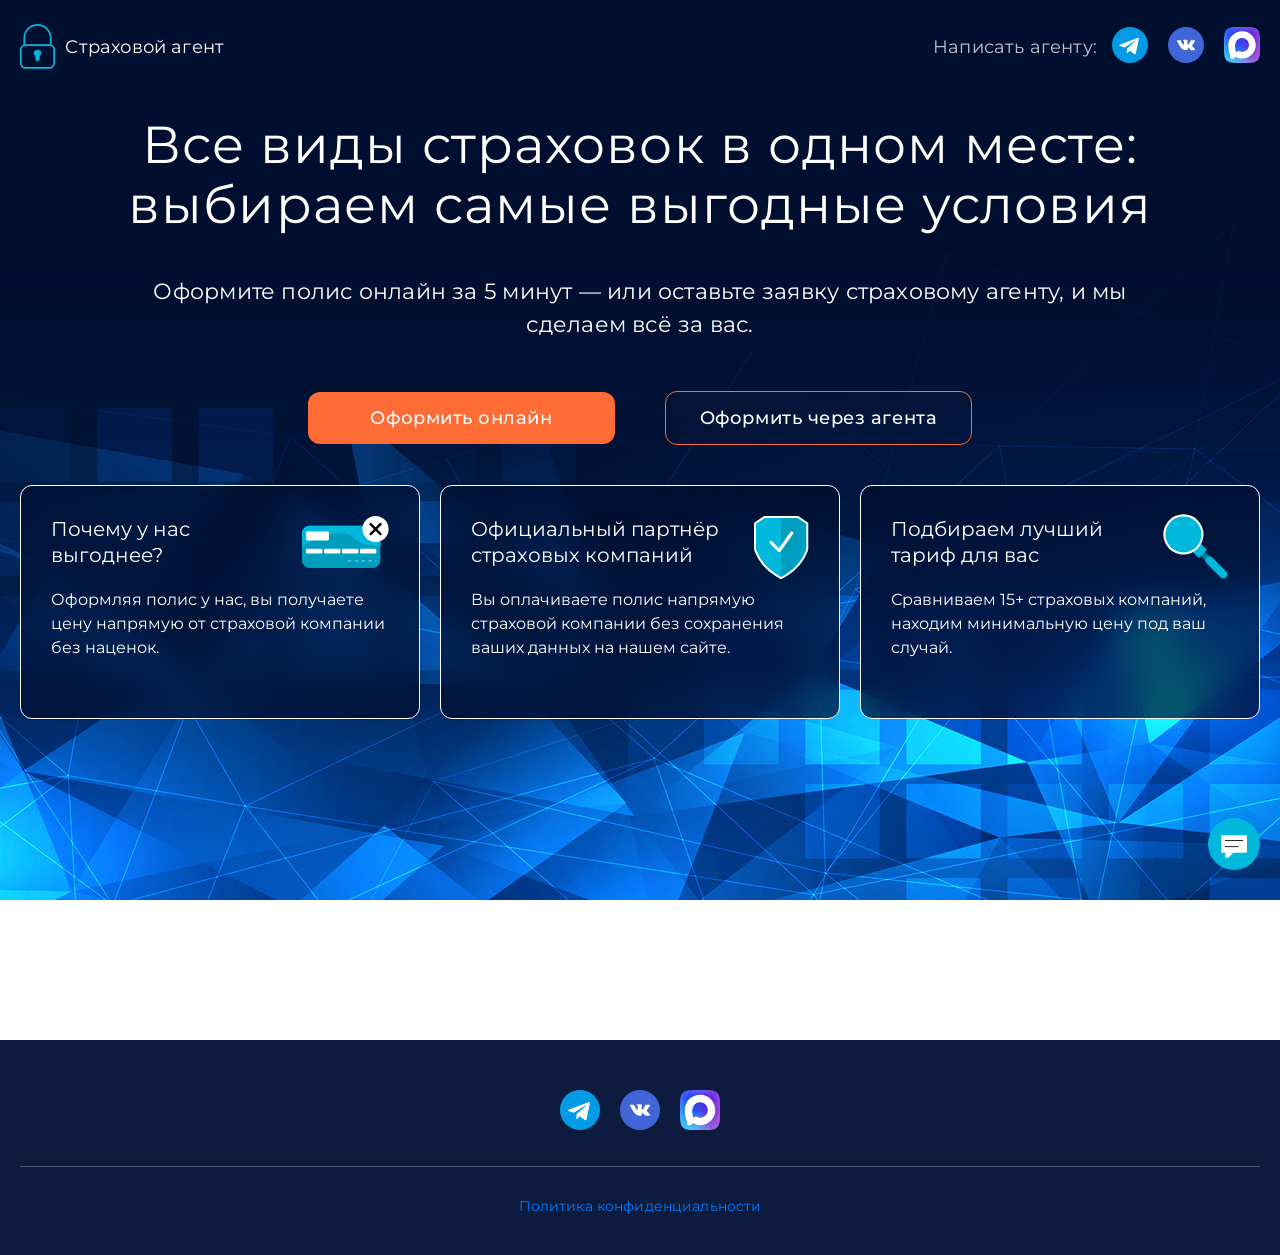
==== index.html @ ddba8fef "Add files via upload" ====
<!DOCTYPE html>
<html lang="ru">
<head>
  <meta charset="UTF-8">
  <meta name="viewport" content="width=device-width, initial-scale=1.0">
  <title>Страховой агент</title>
  <link rel="stylesheet" href="style.css">
  <link href="https://fonts.googleapis.com/css2?family=Montserrat:wght@400;500;600;700&display=swap" rel="stylesheet">
<!-- Фавиконы -->
<link rel="icon" type="image/x-icon" href="/favicon.ico">
<link rel="icon" type="image/svg+xml" href="/favicon_svg.svg">
<link rel="icon" type="image/png" sizes="192x192" href="/android-chrome-192x192.png">
<link rel="apple-touch-icon" sizes="180x180" href="/apple-touch-icon.png">

<!-- SEO -->
<meta name="description" content="Застрахуйте ипотеку выгодно — до 50% дешевле, чем предлагает банк. Бесплатный подбор полиса через страхового агента за 5 минут.">

<!-- Open Graph -->
<meta property="og:type" content="website">
<meta property="og:url" content="https://polisipoteka.ru/">
<meta property="og:title" content="Страховой агент — страхование до 50% дешевле">
<meta property="og:description" content="Застрахуйте ипотеку выгодно. Бесплатный подбор полиса через страхового агента — оформление за 5 минут.">
<meta property="og:image" content="https://polisipoteka.ru/og-image.png">
<meta property="og:image:width" content="1200">
<meta property="og:image:height" content="630">
<meta property="og:locale" content="ru_RU">
<meta property="og:site_name" content="polisipoteka.ru">

<!-- Telegram / Twitter -->
<meta name="twitter:card" content="summary_large_image">
<meta name="twitter:title" content="Страховой агент — страхование до 50% дешевле">
<meta name="twitter:description" content="Застрахуйте ипотеку выгодно. Бесплатный подбор полиса через страхового агента.">
<meta name="twitter:image" content="https://polisipoteka.ru/og-image.png">
  
  <!-- Yandex.Metrika counter -->
  <script type="text/javascript">
      (function(m,e,t,r,i,k,a){
          m[i]=m[i]||function(){(m[i].a=m[i].a||[]).push(arguments)};
          m[i].l=1*new Date();
          for (var j = 0; j < document.scripts.length; j++) {if (document.scripts[j].src === r) { return; }}
          k=e.createElement(t),a=e.getElementsByTagName(t)[0],k.async=1,k.src=r,a.parentNode.insertBefore(k,a)
      })(window, document,'script','https://mc.yandex.ru/metrika/tag.js?id=107139628', 'ym');

      ym(107139628, 'init', {ssr:true, webvisor:true, clickmap:true, ecommerce:"dataLayer", referrer: document.referrer, url: location.href, accurateTrackBounce:true, trackLinks:true});
  </script>
  <noscript><div><img src="https://mc.yandex.ru/watch/107139628" style="position:absolute; left:-9999px;" alt="" /></div></noscript>
  <!-- /Yandex.Metrika counter -->
</head>
<body>

  <!-- ГЛАВНЫЙ ЭКРАН -->
  <section class="hero">

    <header class="header">
      <div class="container">
        <div class="header__logo">
          <img src="Photo/logo.svg" alt="Логотип" class="header__logo-img">
          <span class="header__logo-text">Страховой агент</span>
        </div>
        <div class="header__socials">
          <span class="header__socials-label">Написать агенту:</span>
          <div class="header__socials-icons">
            <a href="https://t.me/MK110823" target="_blank"><img src="Photo/tg.svg" alt="Telegram"></a>
            <a href="https://vk.com/id191222553" target="_blank"><img src="Photo/vk.svg" alt="ВКонтакте"></a>
            <a href="https://max.ru/u/f9LHodD0cOJerK0iHZBy7Q2KNw82U9mB5UShgKXVx-h-RlGoqxGjsyQOY3A" target="_blank"><img src="Photo/max.svg" alt="Max"></a>
          </div>
        </div>
      </div>
    </header>

    <div class="hero__content">
      <div class="container">
        <h1 class="hero__title">
          Все виды страховок в одном месте:<br>
          выбираем самые выгодные условия
        </h1>
        <p class="hero__subtitle">
          Оформите полис онлайн за 5 минут — или оставьте заявку страховому агенту, и мы<br class="br-main"> сделаем всё за вас.
        </p>
        <div class="hero__buttons">
          <button class="btn btn--primary">Оформить онлайн</button>
          <button class="btn btn--outline">Оформить через агента</button>
        </div>
        <div class="hero__cards">
          <div class="card">
            <div class="card__header">
              <h3 class="card__title">Почему у нас<br> выгоднее?</h3>
              <img src="Photo/icon1.svg" alt="Иконка" class="card__icon">
            </div>
            <p class="card__text">Оформляя полис у нас, вы получаете цену напрямую от страховой компании без наценок.</p>
          </div>
          <div class="card">
            <div class="card__header">
              <h3 class="card__title">Официальный партнёр<br> страховых компаний</h3>
              <img src="Photo/icon2.svg" alt="Иконка" class="card__icon">
            </div>
            <p class="card__text">Вы оплачиваете полис напрямую страховой компании без сохранения ваших данных на нашем сайте.</p>
          </div>
          <div class="card">
            <div class="card__header">
              <h3 class="card__title">Подбираем лучший<br> тариф для вас</h3>
              <img src="Photo/icon3.svg" alt="Иконка" class="card__icon" style="top: 20px;">
            </div>
            <p class="card__text">Сравниваем 15+ страховых компаний, находим минимальную цену под ваш случай.</p>
          </div>
        </div>
      </div>
    </div>

  </section>

  <!-- ВИДЖЕТ INSSMART -->
  <section class="widget-section" id="widget">
    <div class="container">
<script 
    type="text/javascript"    
    src="https://widgets.inssmart.ru/widgets/b2c-frame.loader.js"
    data-id="inssmart-b2c"
    data-origin="https://widgets.inssmart.ru"
    data-product="/mortgage"
    data-token="d5c118be-192c-583a-8a4c-d21ee582bd13"
    data-secret="272913e0-a4fb-5f32-92d4-a48e42480e55"
    >
</script>
    </div>
  </section>

  <!-- ФУТЕР -->
<footer class="footer">
  <div class="container">
    <div class="footer__socials">
      <a href="https://t.me/MK110823" target="_blank"><img src="Photo/tg.svg" alt="Telegram"></a>
      <a href="https://vk.com/id191222553" target="_blank"><img src="Photo/vk.svg" alt="ВКонтакте"></a>
      <a href="https://max.ru/u/f9LHodD0cOJerK0iHZBy7Q2KNw82U9mB5UShgKXVx-h-RlGoqxGjsyQOY3A" target="_blank"><img src="Photo/max.svg" alt="Max"></a>
    </div>
    <div class="footer__divider"></div>
    <a href="/privacypolicy" class="footer__policy" target="_blank">Политика конфиденциальности</a>
  </div>
</footer>


<!-- ПОПАП -->
<div class="popup-overlay" id="popupOverlay">
  <div class="popup">
    <button class="popup__close" id="popupClose">&#10005;</button>
    <p class="popup__title">Введите свой телефон и страховой агент с вами свяжется</p>
    <div class="popup__field">
      <input
        class="popup__input"
        id="phoneInput"
        type="tel"
        placeholder="+7 (___) ___-__-__"
        maxlength="18"
        autocomplete="off"
      />
      <span class="popup__error" id="phoneError">Проверьте правильность заполнения поля</span>
    </div>
        <label class="popup__checkbox-label">
      <input type="checkbox" class="popup__checkbox" id="popupConsent">
      <span class="popup__checkbox-box"></span>
      <span class="popup__checkbox-text">Я согласен на обработку персональных данных и принимаю условия <a href="/privacypolicy" target="_blank" class="popup__checkbox-link">Политики конфиденциальности</a></span>
    </label>
    <button class="popup__submit" id="popupSubmit">Отправить</button>
      <span class="popup__consent-error" id="consentError">Необходимо согласие с Политикой конфиденциальности</span>
  </div>

  </div>

  <!-- ПОПАП EXIT INTENT -->
<div class="popup-overlay" id="exitPopupOverlay">
  <div class="popup">
    <button class="popup__close" id="exitPopupClose">&#10005;</button>
    <p class="popup__title">Остался вопрос? Агент ответит за 15 минут</p>
    <div class="popup__field">
      <input class="popup__input" id="exitPhoneInput" type="tel" placeholder="+7 (___) ___-__-__" maxlength="18" autocomplete="off"/>
      <span class="popup__error" id="exitPhoneError">Проверьте правильность заполнения поля</span>
    </div>
    <label class="popup__checkbox-label">
      <input type="checkbox" class="popup__checkbox" id="exitPopupConsent">
      <span class="popup__checkbox-box"></span>
      <span class="popup__checkbox-text">Я согласен на обработку персональных данных и принимаю условия <a href="/privacypolicy" target="_blank" class="popup__checkbox-link">Политики конфиденциальности</a></span>
    </label>
    <button class="popup__submit" id="exitPopupSubmit">Отправить</button>
    <span class="popup__consent-error" id="exitConsentError">Необходимо согласие с Политикой конфиденциальности</span>
  </div>
</div>

<!-- ПЛАВАЮЩАЯ КНОПКА СВЯЗИ -->
<div class="contact-widget-wrapper">
  <div class="contact-widget" id="contactWidget">
    <div class="contact-panel" id="contactPanel">
      <p class="contact-panel__title">Напишите<br>нам</p>
      <a href="https://t.me/MK110823" target="_blank" class="contact-panel__link">
        <img src="Photo/tg.svg" alt="Telegram">
      </a>
      <a href="https://vk.com/id191222553" target="_blank" class="contact-panel__link">
        <img src="Photo/vk.svg" alt="ВКонтакте">
      </a>
      <a href="https://max.ru/u/f9LHodD0cOJerK0iHZBy7Q2KNw82U9mB5UShgKXVx-h-RlGoqxGjsyQOY3A" target="_blank" class="contact-panel__link">
        <img src="Photo/max.svg" alt="Max">
      </a>
      <p class="contact-panel__subtitle">Или<br>закажите<br>звонок</p>
      <button class="contact-panel__phone-btn" id="contactPhoneBtn">
        <img src="Photo/phone.svg" alt="Телефон">
      </button>
    </div>
    <button class="contact-widget__toggle" id="contactWidgetToggle">
      <img src="Photo/Right_icon.svg" alt="Связаться" id="contactWidgetIcon">
    </button>
  </div>
</div>

  <script src="script.js"></script>
</body>
</html>
---- style.css ----
* {
  margin: 0;
  padding: 0;
  box-sizing: border-box;
}

body {
  font-family: 'Montserrat', sans-serif;
  background-color: #FFFFFF;
}

.hero {
  width: 100%;
  min-height: 100vh;
  background-image: url('Photo/photo.png');
  background-size: cover;
  background-position: center;
  background-repeat: no-repeat;
  display: flex;
  flex-direction: column;
}

.container {
  width: 100%;
  max-width: 1377px;
  margin: 0 auto;
  padding: 0 20px;
}

/* ─── ШАПКА ─── */
.header {
  width: 100%;
  padding: 24px 0;
}

.header .container {
  display: flex;
  align-items: center;
  justify-content: space-between;
}

.header__logo {
  display: flex;
  align-items: center;
  gap: 10px;
}

.header__logo-img {
  height: 45px;
  width: auto;
}

.header__logo-text {
  font-size: 18px;
  font-weight: 400;
  letter-spacing: 0.01em;
  color: #ffffff;
}

.header__socials {
  display: flex;
  align-items: center;
  gap: 15px;
}

.header__socials-label {
  font-size: 18px;
  font-weight: 400;
  letter-spacing: 0.01em;
  color: rgba(255, 255, 255, 0.75);
  white-space: nowrap;
}

.header__socials-icons {
  display: flex;
  align-items: center;
  gap: 20px;
}

.header__socials-icons a img {
  height: 36px;
  width: 36px;
  transition: opacity 0.2s ease, transform 0.2s ease;
}

.header__socials-icons a:hover img {
  opacity: 0.85;
  transform: scale(1.2);
}

/* ─── КОНТЕНТ HERO ─── */
.hero__content {
  flex: 1;
  display: flex;
  align-items: flex-start;
  padding-top: 22px;
  padding-bottom: 40px;
}

.hero__content .container {
  display: flex;
  flex-direction: column;
  align-items: center;
}

.hero__title {
  font-size: 66px;
  font-weight: 400;
  letter-spacing: 0.02em;
  color: #ffffff;
  text-align: center;
  line-height: 1.15;
  width: 100%;
  white-space: nowrap;
}

.hero__subtitle {
  font-size: 28px;
  font-weight: 400;
  letter-spacing: 0.01em;
  color: #ffffff;
  text-align: center;
  line-height: 1.5;
  width: 100%;
  margin-top: 40px;
  white-space: nowrap;
}

.hero__accent { color: #FF6B35; }
.hero__dot { color: #ffffff; }

/* ─── КНОПКИ ─── */
.hero__buttons {
  display: flex;
  align-items: center;
  gap: 50px;
  margin-top: 50px;
}

.btn {
  width: 307px;
  padding: 15px 25px;
  font-family: 'Montserrat', sans-serif;
  font-size: 18px;
  font-weight: 500;
  letter-spacing: 0.03em;
  border-radius: 12px;
  cursor: pointer;
  text-align: center;
  white-space: nowrap;
  transition: background-color 0.2s ease, backdrop-filter 0.2s ease;
}

.btn--primary {
  background-color: #FF6B35;
  color: #ffffff;
  border: none;
}

.btn--primary:hover { background-color: #D25A2F; }

.btn--outline {
  background-color: rgba(255, 255, 255, 0.01);
  color: #ffffff;
  border: 1px solid #FF6B35;
  backdrop-filter: blur(10px);
  -webkit-backdrop-filter: blur(10px);
}

.btn--outline:hover {
  background-color: rgba(0, 0, 0, 0.10);
  backdrop-filter: blur(20px);
  -webkit-backdrop-filter: blur(20px);
}

/* ─── КАРТОЧКИ ─── */
.hero__cards {
  display: flex;
  gap: 20px;
  margin-top: 40px;
  justify-content: center;
  width: 100%;
  padding: 0;
  box-sizing: border-box;
}

.card {
  width: calc((100% - 40px) / 3);
  max-width: 442px;
  min-width: 300px;
  height: 234px;
  flex-shrink: 0;
  border: 1px solid #ffffff;
  border-radius: 12px;
  background-color: rgba(0, 15, 48, 0.70);
  backdrop-filter: blur(15px);
  -webkit-backdrop-filter: blur(15px);
  padding: 30px;
  display: flex;
  flex-direction: column;
  position: relative;
}

.card__header { display: block; }

.card__title {
  font-size: 22px;
  font-weight: 400;
  color: #ffffff;
  line-height: 1.3;
  padding-right: 60px;
}

.card__icon {
  position: absolute;
  top: 30px;
  right: 30px;
}

.card__text {
  font-size: 18px;
  font-weight: 400;
  color: #ffffff;
  margin-top: 20px;
  line-height: 1.5;
}

/* ─── ВИДЖЕТ ─── */
.widget-section {
  margin-top: 140px;
}

/* ─── АДАПТИВ ─── */
.br-tablet { display: none; }

@media (max-width: 1400px) {
  .hero__title { white-space: normal; font-size: 52px; }
  .hero__subtitle { white-space: normal; font-size: 22px; }
}

@media (max-width: 1350px) {
  .card__title { font-size: 20px; }
  .card__text { font-size: 16px; }
}

@media (max-width: 1100px) {
  .hero__title { font-size: 42px; }
  .hero__subtitle { font-size: 18px; }
}

@media (max-width: 1024px) {
  html, body { overflow-x: hidden; }
  .container { padding: 0 50px; }
  .header__logo-text { font-size: 16px; }
  .header__socials-label { font-size: 16px; }
  .header__socials-icons a img { height: 43px; width: 43px; }
  .hero__title { font-size: 32.5px; white-space: nowrap; }
  .hero__subtitle { font-size: 20px; white-space: normal; margin-top: 24px; }
  .br-main { display: none; }
  .hero__buttons { gap: 30px; margin-top: 32px; }
  .btn { width: 319px; font-size: 16px; padding: 12px 16px; }
  .hero__cards { flex-direction: column; align-items: center; margin-top: 32px; gap: 20px; padding: 0; }
  .card { width: 100%; max-width: 100%; height: auto; min-width: unset; padding: 24px; }
  .card__header { display: flex; align-items: center; justify-content: space-between; }
  .card__title { font-size: 20px; white-space: nowrap; padding-right: 12px; }
  .card__title br { display: none; }
  .card__icon { position: static; width: 60px; height: 60px; object-fit: contain; flex-shrink: 0; transform: none; margin-right: 10px; }
}

@media (max-width: 480px) {
  .container { padding: 0 20px; }
  .header .container { display: flex; align-items: center; justify-content: space-between; }
  .header__logo { flex-direction: row; align-items: center; justify-content: flex-start; gap: 0; padding: 0; margin: 0; align-self: flex-start; }
  .header__logo-img { height: 46px; margin-top: 0px; }
  .header__logo-text { display: none; }
  .header__socials { flex-direction: column; align-items: center; gap: 6px; padding: 0; margin: 0; }
  .header__socials-icons { order: -1; }
  .header__socials-label { order: 1; display: block; font-size: 14px; font-weight: 400; font-family: 'Montserrat', sans-serif; letter-spacing: 0.01em; color: #ffffff; }
  .header__socials-icons a img { height: 45px; width: 45px; }
  .hero__title { font-size: 22px; white-space: normal; }
  .hero__subtitle { font-size: 18px; white-space: normal; margin-top: 20px; }
  .br-main { display: none; }
  .hero__buttons { flex-direction: column; align-items: center; gap: 20px; margin-top: 28px; width: 100%; max-width: 335px; }
  .btn { width: 100%; font-size: 16px; padding: 14px 16px; box-sizing: border-box; }
  .hero__cards { flex-direction: column; align-items: center; margin-top: 28px; gap: 16px; padding: 0; }
  .card { width: 335px; max-width: 100%; height: auto; min-width: unset; padding: 20px; }
  .card__header { display: flex; align-items: center; justify-content: space-between; }
  .card__title { font-size: 18px; white-space: normal; padding-right: 12px; }
  .card__title br { display: none; }
  .card__icon { position: static; width: 55px; height: 55px; object-fit: contain; flex-shrink: 0; transform: none; margin-right: 0; }
  .card__text { font-size: 16px; margin-top: 16px; }
}

/* ─── ФУТЕР ─── */
.footer {
  background-color: #0D1B3E;
  padding: 50px 0 40px;
  margin-top: 140px;
}

.footer .container {
  display: flex;
  flex-direction: column;
  align-items: center;
}

.footer__socials {
  display: flex;
  justify-content: center;
  align-items: center;
  gap: 20px;
  width: 100%;
  margin-bottom: 32px;
}

.footer__socials a img {
  height: 40px;
  width: 40px;
  transition: opacity 0.2s ease, transform 0.2s ease;
}

.footer__socials a:hover img {
  opacity: 0.8;
  transform: scale(1.2);
}

.footer__divider {
  width: 100%;
  height: 1px;
  background-color: rgba(255, 255, 255, 0.25);
}

.footer__policy {
  font-family: 'Montserrat', sans-serif;
  font-size: 14px;
  font-weight: 400;
  color: #007BFF;
  text-decoration: none;
  letter-spacing: 0.01em;
  margin-top: 30px;
  transition: color 0.2s ease;
}

.footer__policy:hover { color: #3399ff; }

@media (max-width: 480px) {
  .footer { padding: 40px 0 32px; margin-top: 100px; }
  .footer__socials a img { height: 44px; width: 44px; }
  .footer__policy { font-size: 13px; text-align: center; }
}

/* ─── ПОПАП ─── */
.popup-overlay {
  display: none;
  position: fixed;
  inset: 0;
  background-color: rgba(0, 0, 0, 0.65);
  backdrop-filter: blur(4px);
  -webkit-backdrop-filter: blur(4px);
  z-index: 1000;
  justify-content: center;
  align-items: center;
  padding: 20px;
}

.popup-overlay.active { display: flex; }

.popup {
  background-color: #0D1B3E;
  border: 1px solid rgba(255, 255, 255, 0.15);
  border-radius: 16px;
  padding: 48px 40px 40px;
  width: 100%;
  max-width: 560px;
  position: relative;
  display: flex;
  flex-direction: column;
  align-items: center;
}

.popup__close {
  position: absolute;
  top: 16px;
  right: 20px;
  background: none;
  border: none;
  color: rgba(255, 255, 255, 0.5);
  font-size: 20px;
  cursor: pointer;
  line-height: 1;
  transition: color 0.2s ease;
  padding: 4px;
}

.popup__close:hover { color: #ffffff; }

.popup__title {
  font-family: 'Montserrat', sans-serif;
  font-size: 28px;
  font-weight: 400;
  color: #ffffff;
  text-align: center;
  line-height: 1.4;
  margin-bottom: 32px;
}

.popup__field {
  width: 100%;
  display: flex;
  flex-direction: column;
  align-items: center;
  margin-bottom: 24px;
}

.popup__input {
  width: 100%;
  padding: 14px 20px;
  font-family: 'Montserrat', sans-serif;
  font-size: 20px;
  font-weight: 400;
  color: #ffffff;
  background-color: rgba(255, 255, 255, 0.07);
  border: 1px solid rgba(255, 255, 255, 0.25);
  border-radius: 12px;
  outline: none;
  letter-spacing: 0.04em;
  transition: border-color 0.2s ease;
  caret-color: #FF6B35;
}

.popup__input::placeholder { color: rgba(255, 255, 255, 0.3); }
.popup__input:focus { border-color: rgba(255, 255, 255, 0.6); }
.popup__input.error { border-color: #ff4444; }

.popup__error {
  display: none;
  margin-top: 8px;
  font-family: 'Montserrat', sans-serif;
  font-size: 13px;
  font-weight: 400;
  color: #ff4444;
  text-align: center;
}

.popup__error.visible { display: block; }

.popup__submit {
  width: 100%;
  padding: 15px 25px;
  font-family: 'Montserrat', sans-serif;
  font-size: 18px;
  font-weight: 500;
  letter-spacing: 0.03em;
  color: #ffffff;
  background-color: #FF6B35;
  border: none;
  border-radius: 12px;
  cursor: pointer;
  transition: background-color 0.2s ease;
}

.popup__submit:hover { background-color: #D25A2F; }

.popup__submit:disabled {
  background-color: rgba(255, 107, 53, 0.35);
  cursor: not-allowed;
}

/* Чекбокс */
.popup__checkbox-label {
  display: flex;
  align-items: flex-start;
  gap: 10px;
  cursor: pointer;
  width: 100%;
  margin-bottom: 24px;
  user-select: none;
  -webkit-user-select: none;
}

.popup__checkbox {
  display: none;
}

.popup__checkbox-box {
  width: 18px;
  height: 18px;
  min-width: 18px;
  border: 1px solid rgba(255, 255, 255, 0.4);
  border-radius: 1px;
  background-color: rgba(255, 255, 255, 0.07);
  display: flex;
  align-items: center;
  justify-content: center;
  margin-top: 2px;
  transition: background-color 0.2s ease, border-color 0.2s ease;
}

.popup__checkbox:checked + .popup__checkbox-box {
  background-color: #FF6B35;
  border-color: #FF6B35;
}

.popup__checkbox:checked + .popup__checkbox-box::after {
  content: '';
  display: block;
  width: 5px;
  height: 9px;
  border: 2px solid #ffffff;
  border-top: none;
  border-left: none;
  transform: rotate(45deg) translate(-1px, -1px);
}

.popup__checkbox-text {
  font-family: 'Montserrat', sans-serif;
  font-size: 13px;
  font-weight: 400;
  color: rgba(255, 255, 255, 0.65);
  line-height: 1.5;
}

.popup__checkbox-link {
  color: #007BFF;
  text-decoration: none;
  transition: color 0.2s ease;
}

.popup__consent-error {
  display: none;
  margin-top: 10px;
  font-family: 'Montserrat', sans-serif;
  font-size: 13px;
  font-weight: 400;
  color: #ff4444;
  text-align: center;
}

.popup__consent-error.visible {
  display: block;
}


.popup__checkbox-link:hover {
  color: #3399ff;
}

@media (max-width: 480px) {
  .popup { padding: 40px 20px 32px; }
  .popup__title { font-size: 20px; margin-bottom: 24px; }
  .popup__input { font-size: 18px; padding: 12px 16px; }
  .popup__submit { font-size: 16px; padding: 13px 16px; }
}

/* ─── ПЛАВАЮЩАЯ КНОПКА СВЯЗИ ─── */
.contact-widget-wrapper {
  position: fixed;
  bottom: 30px;
  left: 0;
  right: 0;
  z-index: 900;
  pointer-events: none;
}

.contact-widget {
  width: 100%;
  max-width: 1377px;
  margin: 0 auto;
  padding: 0 20px;
  display: flex;
  flex-direction: column;
  align-items: flex-end;
  pointer-events: none;
}

.contact-panel,
.contact-widget__toggle {
  pointer-events: auto;
}

@media (max-width: 1024px) and (min-width: 481px) {
  .contact-widget {
    padding: 0 50px;
  }
}

@media (max-width: 480px) {
  .contact-widget {
    padding: 0 20px;
  }
}


.contact-widget__toggle {
  background: none;
  border: none;
  cursor: pointer;
  padding: 0;
  display: flex;
  align-items: center;
  justify-content: center;
  transition: transform 0.2s ease;
}

.contact-widget__toggle:hover {
  transform: scale(1.08);
}

.contact-widget__toggle img {
  width: 52px;
  height: 52px;
  display: block;
}

/* Панель */
.contact-panel {
  display: none;
  flex-direction: column;
  align-items: center;
  background-color: #ffffff;
  border: 1px solid #FF6B35;
  border-radius: 12px;
  padding: 15px;
  margin-bottom: 20px;
  gap: 12px;
  width: 110px;
}

.contact-panel.active {
  display: flex;
}

.contact-panel__title,
.contact-panel__subtitle {
  font-family: 'Montserrat', sans-serif;
  font-size: 14px;
  font-weight: 400;
  letter-spacing: 0.03em;
  color: #1a1a1a;
  text-align: center;
  line-height: 1.45;
  margin: 0;
}

.contact-panel__link {
  display: flex;
  align-items: center;
  justify-content: center;
}

.contact-panel__link img {
  width: 44px;
  height: 44px;
  transition: transform 0.2s ease, opacity 0.2s ease;
}

.contact-panel__link:hover img {
  transform: scale(1.1);
  opacity: 1;
  filter: none;
}

.contact-panel__phone-btn {
  background: none;
  border: none;
  cursor: pointer;
  padding: 0;
  display: flex;
  align-items: center;
  justify-content: center;
  transition: transform 0.2s ease;
}

.contact-panel__phone-btn:hover {
  transform: scale(1.1);
  opacity: 1;
  filter: none;
}

.contact-panel__phone-btn img {
  width: 44px;
  height: 44px;
  display: block;
}
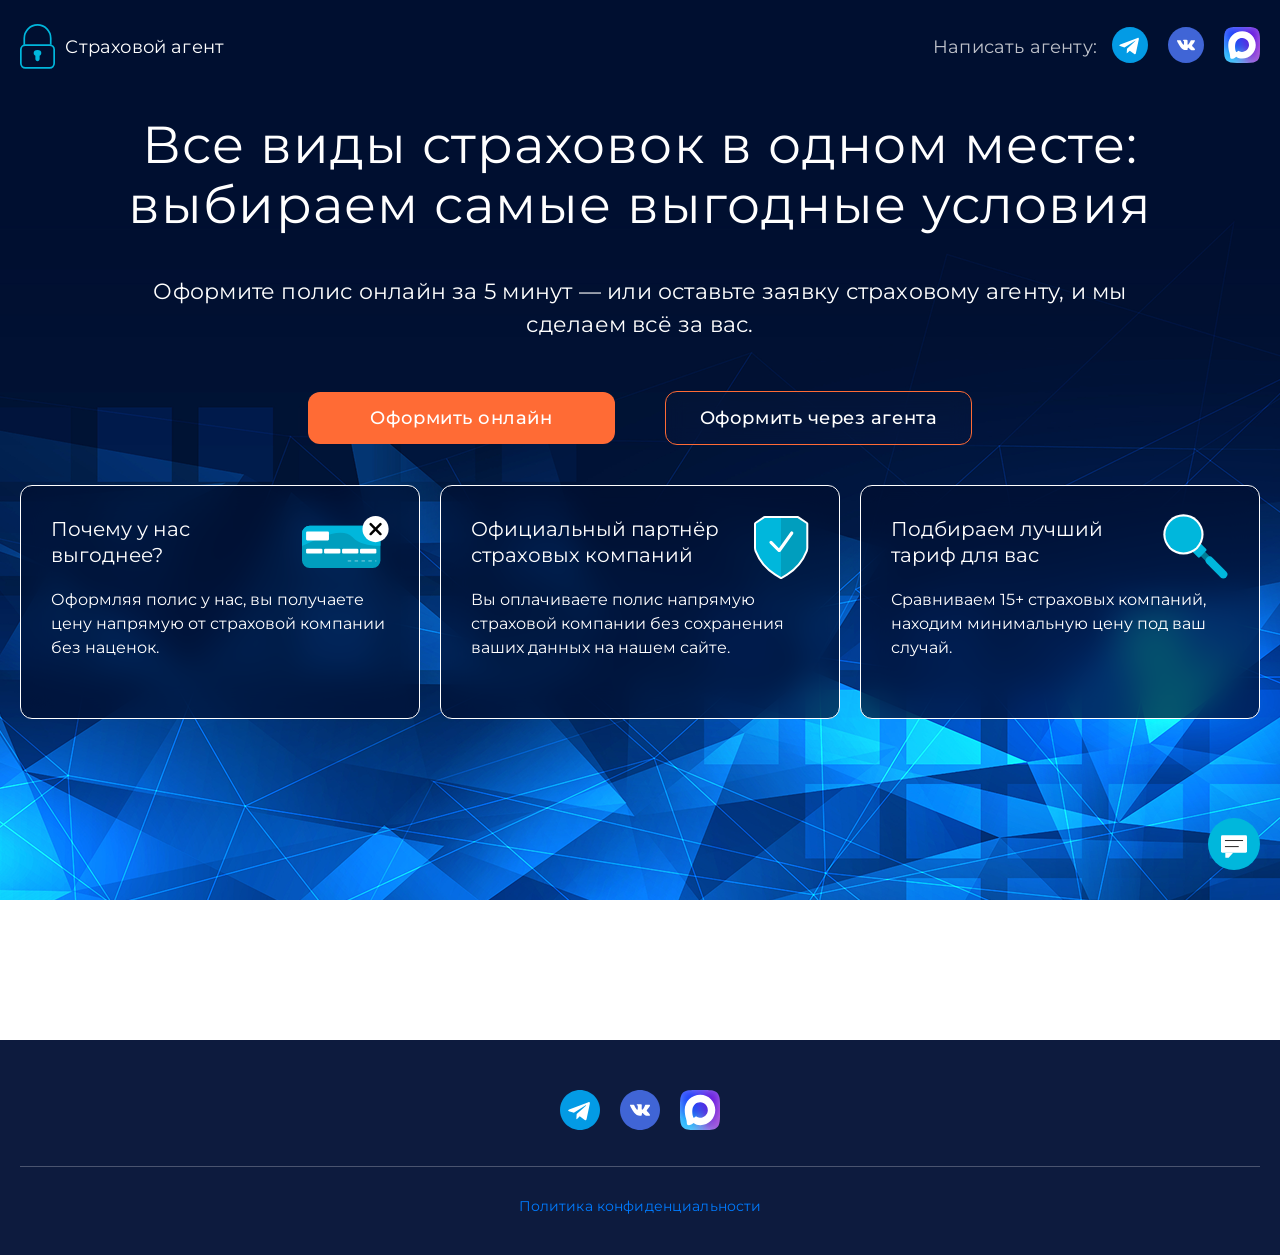
==== commit 9eec34d8: "Add files via upload" ====
--- a/index.html
+++ b/index.html
@@ -13,13 +13,13 @@
 <link rel="apple-touch-icon" sizes="180x180" href="/apple-touch-icon.png">
 
 <!-- SEO -->
-<meta name="description" content="Застрахуйте ипотеку выгодно — до 50% дешевле, чем предлагает банк. Бесплатный подбор полиса через страхового агента за 5 минут.">
+<meta name="description" content="Застрахуйте онлайн за 5 минут. Сравниваем 15+ страховых компаний, находим минимальную цену под ваш случай.">
 
 <!-- Open Graph -->
 <meta property="og:type" content="website">
 <meta property="og:url" content="https://polisipoteka.ru/">
-<meta property="og:title" content="Страховой агент — страхование до 50% дешевле">
-<meta property="og:description" content="Застрахуйте ипотеку выгодно. Бесплатный подбор полиса через страхового агента — оформление за 5 минут.">
+<meta property="og:title" content="Страхование до 50% дешевле">
+<meta property="og:description" content="Застрахуйте онлайн за 5 минут. Сравниваем 15+ страховых компаний, находим минимальную цену под ваш случай.">
 <meta property="og:image" content="https://polisipoteka.ru/og-image.png">
 <meta property="og:image:width" content="1200">
 <meta property="og:image:height" content="630">
@@ -28,23 +28,9 @@
 
 <!-- Telegram / Twitter -->
 <meta name="twitter:card" content="summary_large_image">
-<meta name="twitter:title" content="Страховой агент — страхование до 50% дешевле">
-<meta name="twitter:description" content="Застрахуйте ипотеку выгодно. Бесплатный подбор полиса через страхового агента.">
+<meta name="twitter:title" content="Страхование до 50% дешевле">
+<meta name="twitter:description" content="Застрахуйте онлайн за 5 минут. Сравниваем 15+ страховых компаний, находим минимальную цену под ваш случай.">
 <meta name="twitter:image" content="https://polisipoteka.ru/og-image.png">
-  
-  <!-- Yandex.Metrika counter -->
-  <script type="text/javascript">
-      (function(m,e,t,r,i,k,a){
-          m[i]=m[i]||function(){(m[i].a=m[i].a||[]).push(arguments)};
-          m[i].l=1*new Date();
-          for (var j = 0; j < document.scripts.length; j++) {if (document.scripts[j].src === r) { return; }}
-          k=e.createElement(t),a=e.getElementsByTagName(t)[0],k.async=1,k.src=r,a.parentNode.insertBefore(k,a)
-      })(window, document,'script','https://mc.yandex.ru/metrika/tag.js?id=107139628', 'ym');
-
-      ym(107139628, 'init', {ssr:true, webvisor:true, clickmap:true, ecommerce:"dataLayer", referrer: document.referrer, url: location.href, accurateTrackBounce:true, trackLinks:true});
-  </script>
-  <noscript><div><img src="https://mc.yandex.ru/watch/107139628" style="position:absolute; left:-9999px;" alt="" /></div></noscript>
-  <!-- /Yandex.Metrika counter -->
 </head>
 <body>
 
@@ -117,9 +103,9 @@
     src="https://widgets.inssmart.ru/widgets/b2c-frame.loader.js"
     data-id="inssmart-b2c"
     data-origin="https://widgets.inssmart.ru"
-    data-product="/mortgage"
-    data-token="d5c118be-192c-583a-8a4c-d21ee582bd13"
-    data-secret="272913e0-a4fb-5f32-92d4-a48e42480e55"
+    data-product="/eosago"
+    data-token="b5426b35-52ed-5e83-a790-fb77a798361a"
+    data-secret="95185e50-8fc7-53d2-ae11-49ff1546d54e"
     >
 </script>
     </div>
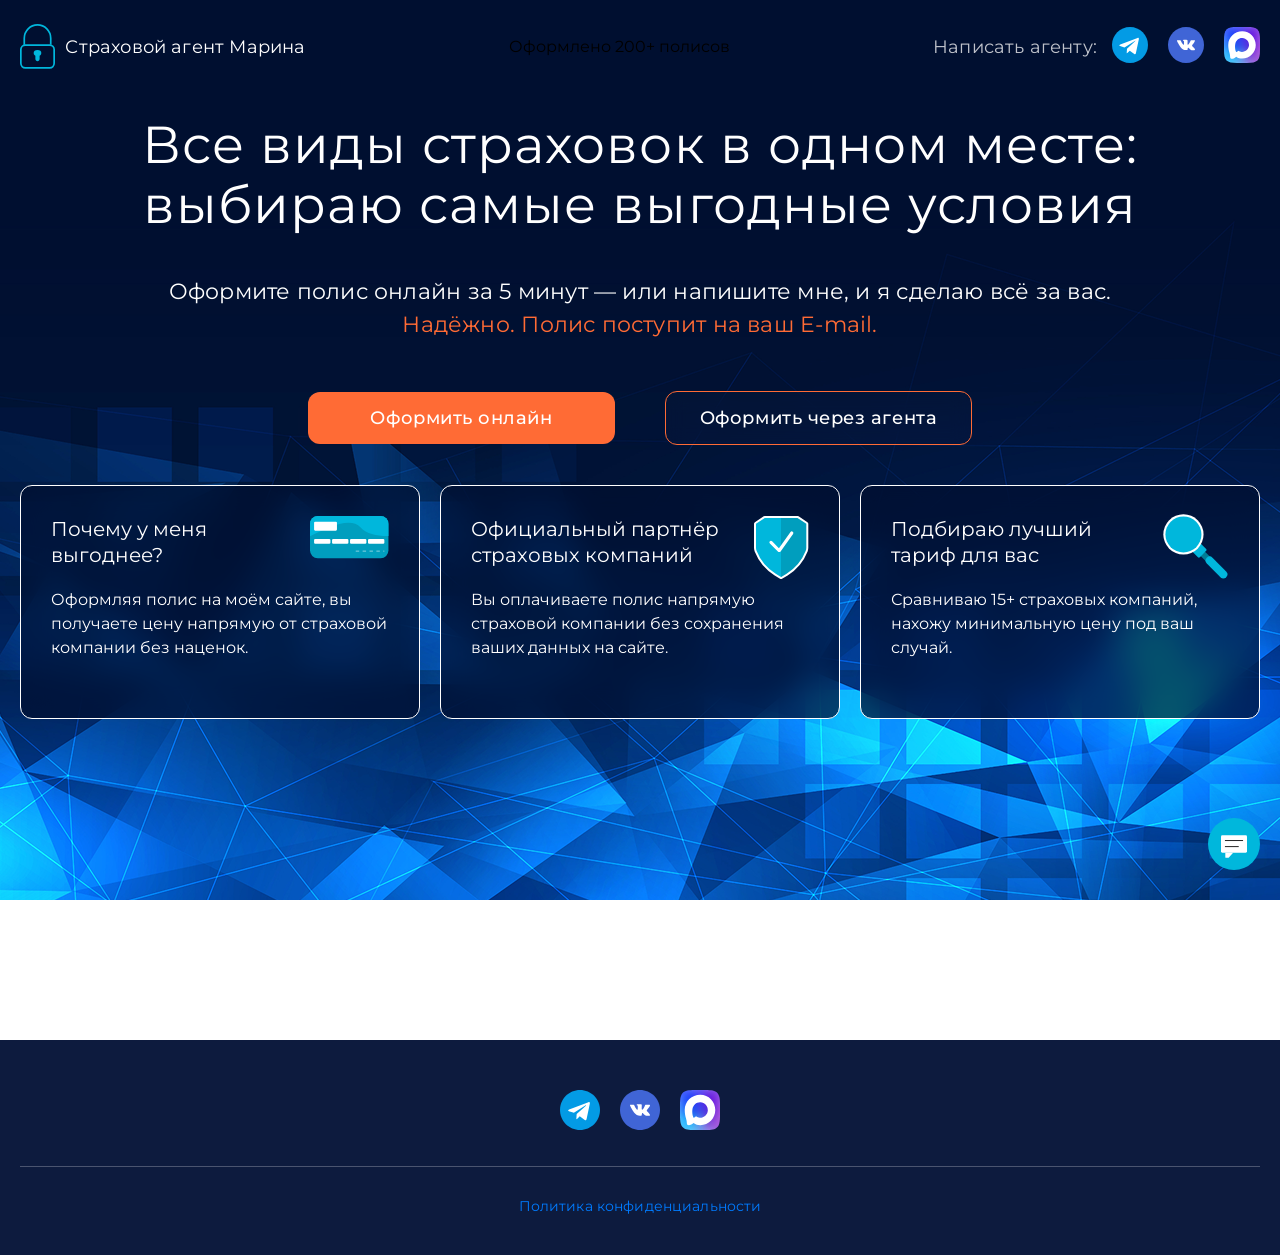
==== commit 63c86df8: "Add files via upload" ====
--- a/index.html
+++ b/index.html
@@ -41,7 +41,10 @@
       <div class="container">
         <div class="header__logo">
           <img src="Photo/logo.svg" alt="Логотип" class="header__logo-img">
-          <span class="header__logo-text">Страховой агент</span>
+          <span class="header__logo-text">Страховой агент Марина</span>
+        </div>
+        <div class="header__stats">
+          Оформлено <span class="header__stats-accent">200+</span> полисов
         </div>
         <div class="header__socials">
           <span class="header__socials-label">Написать агенту:</span>
@@ -58,10 +61,10 @@
       <div class="container">
         <h1 class="hero__title">
           Все виды страховок в одном месте:<br>
-          выбираем самые выгодные условия
+          выбираю самые выгодные условия
         </h1>
         <p class="hero__subtitle">
-          Оформите полис онлайн за 5 минут — или оставьте заявку страховому агенту, и мы<br class="br-main"> сделаем всё за вас.
+          Оформите полис онлайн за 5 минут — или напишите мне, и я сделаю всё за вас.<br class="br-main"> <span class="hero__accent">Надёжно. Полис поступит на ваш E-mail.</span><span class="hero__dot"></span>
         </p>
         <div class="hero__buttons">
           <button class="btn btn--primary">Оформить онлайн</button>
@@ -70,24 +73,24 @@
         <div class="hero__cards">
           <div class="card">
             <div class="card__header">
-              <h3 class="card__title">Почему у нас<br> выгоднее?</h3>
+              <h3 class="card__title">Почему у меня<br> выгоднее?</h3>
               <img src="Photo/icon1.svg" alt="Иконка" class="card__icon">
             </div>
-            <p class="card__text">Оформляя полис у нас, вы получаете цену напрямую от страховой компании без наценок.</p>
+            <p class="card__text">Оформляя полис на моём сайте, вы получаете цену напрямую от страховой компании без наценок.</p>
           </div>
           <div class="card">
             <div class="card__header">
               <h3 class="card__title">Официальный партнёр<br> страховых компаний</h3>
               <img src="Photo/icon2.svg" alt="Иконка" class="card__icon">
             </div>
-            <p class="card__text">Вы оплачиваете полис напрямую страховой компании без сохранения ваших данных на нашем сайте.</p>
+            <p class="card__text">Вы оплачиваете полис напрямую страховой компании без сохранения ваших данных на сайте.</p>
           </div>
           <div class="card">
             <div class="card__header">
-              <h3 class="card__title">Подбираем лучший<br> тариф для вас</h3>
+              <h3 class="card__title">Подбираю лучший<br> тариф для вас</h3>
               <img src="Photo/icon3.svg" alt="Иконка" class="card__icon" style="top: 20px;">
             </div>
-            <p class="card__text">Сравниваем 15+ страховых компаний, находим минимальную цену под ваш случай.</p>
+            <p class="card__text">Сравниваю 15+ страховых компаний, нахожу минимальную цену под ваш случай.</p>
           </div>
         </div>
       </div>
@@ -103,7 +106,7 @@
     src="https://widgets.inssmart.ru/widgets/b2c-frame.loader.js"
     data-id="inssmart-b2c"
     data-origin="https://widgets.inssmart.ru"
-    data-product="/eosago"
+    data-product="/"
     data-token="b5426b35-52ed-5e83-a790-fb77a798361a"
     data-secret="95185e50-8fc7-53d2-ae11-49ff1546d54e"
     >
